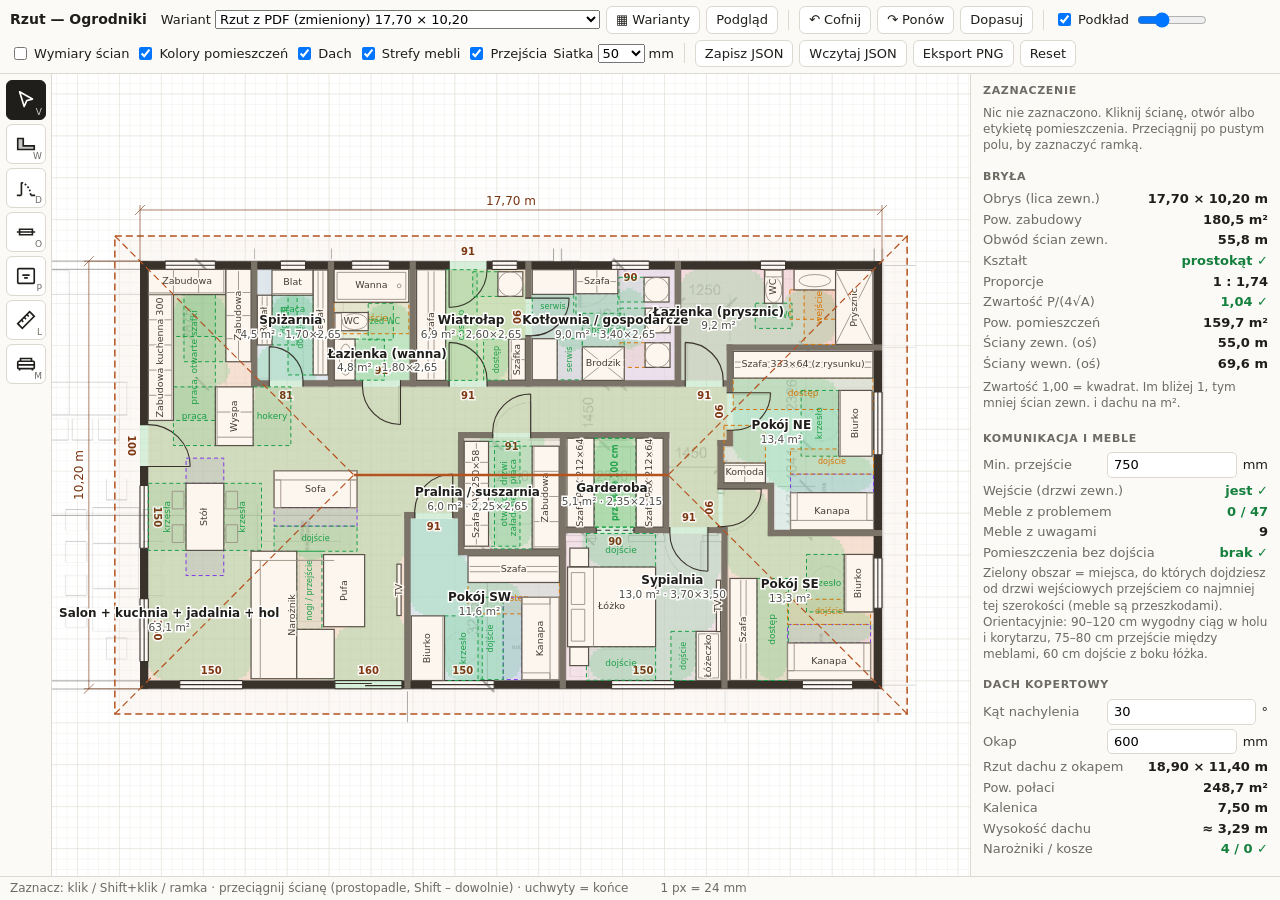
==== index.html @ b7046d7d "Edytor rzutu domu z wariantami, kontrolą komunikacji i podglądem na telefon Statyczny edytor SVG (ed" ====
<!doctype html>
<html lang="pl">
<head>
<meta charset="utf-8">
<meta name="viewport" content="width=device-width,initial-scale=1">
<title>Rzut Ogrodniki</title>
<meta http-equiv="refresh" content="0; url=edytor-rzutu.html">
<style>body{font:15px system-ui,sans-serif;margin:2rem;background:#fbfaf7;color:#1f1e1b}</style>
</head>
<body>
<p>Przekierowanie do <a href="edytor-rzutu.html">edytora rzutu</a>…</p>
</body>
</html>
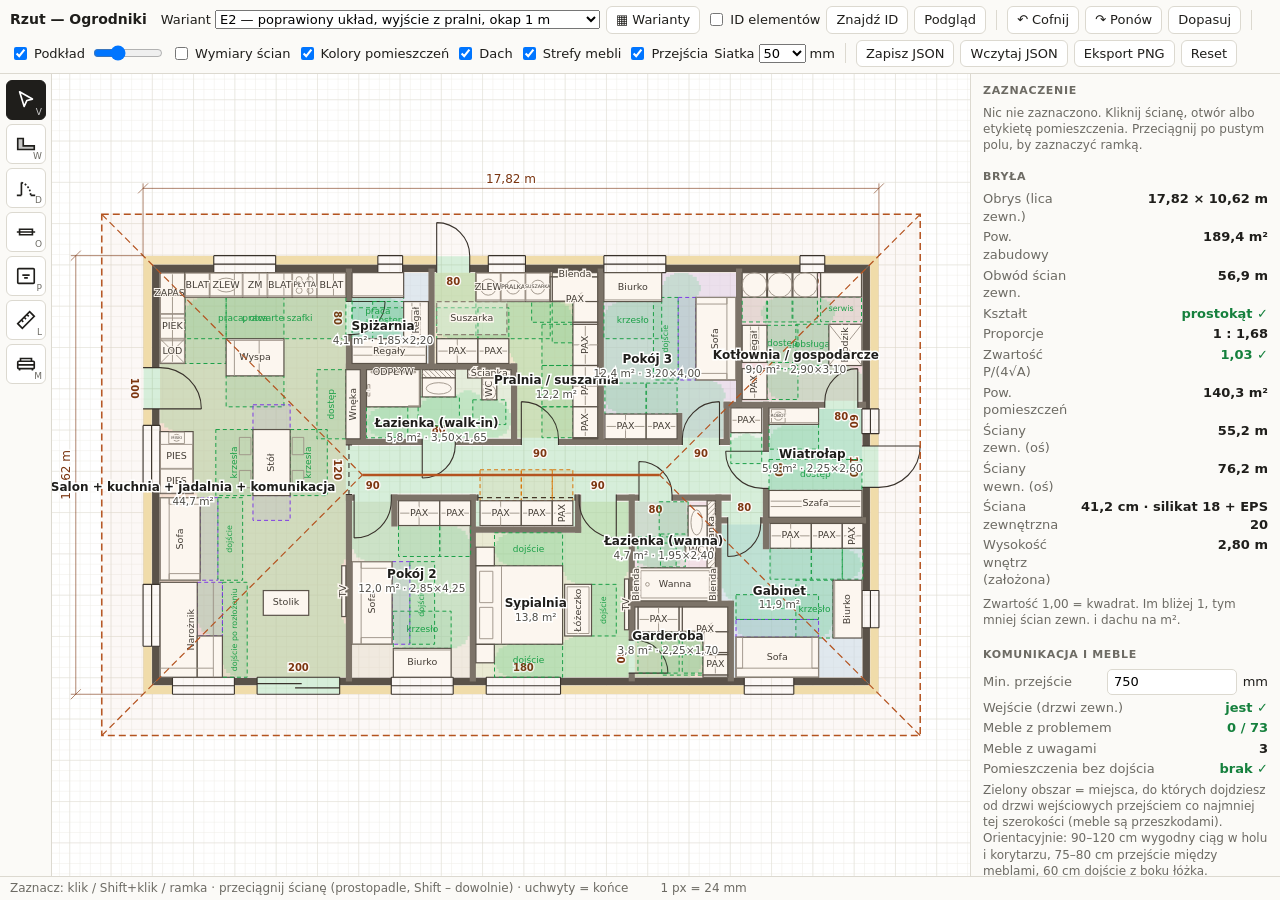
==== commit 61321cb3: "Dokończ edytor: poprawki E2, warianty R2/R3, linki i trwałe ID" ====
--- a/index.html
+++ b/index.html
@@ -4,10 +4,15 @@
 <meta charset="utf-8">
 <meta name="viewport" content="width=device-width,initial-scale=1">
 <title>Rzut Ogrodniki</title>
-<meta http-equiv="refresh" content="0; url=edytor-rzutu.html">
+<script>
+const target='edytor-rzutu.html'+location.search+location.hash;
+location.replace(target);
+</script>
 <style>body{font:15px system-ui,sans-serif;margin:2rem;background:#fbfaf7;color:#1f1e1b}</style>
 </head>
 <body>
 <p>Przekierowanie do <a href="edytor-rzutu.html">edytora rzutu</a>…</p>
+<script>document.querySelector('a').href=target;</script>
+<noscript>Otwórz edytor, a następnie wybierz wariant z listy. Linki wariantów wymagają JavaScript.</noscript>
 </body>
 </html>
